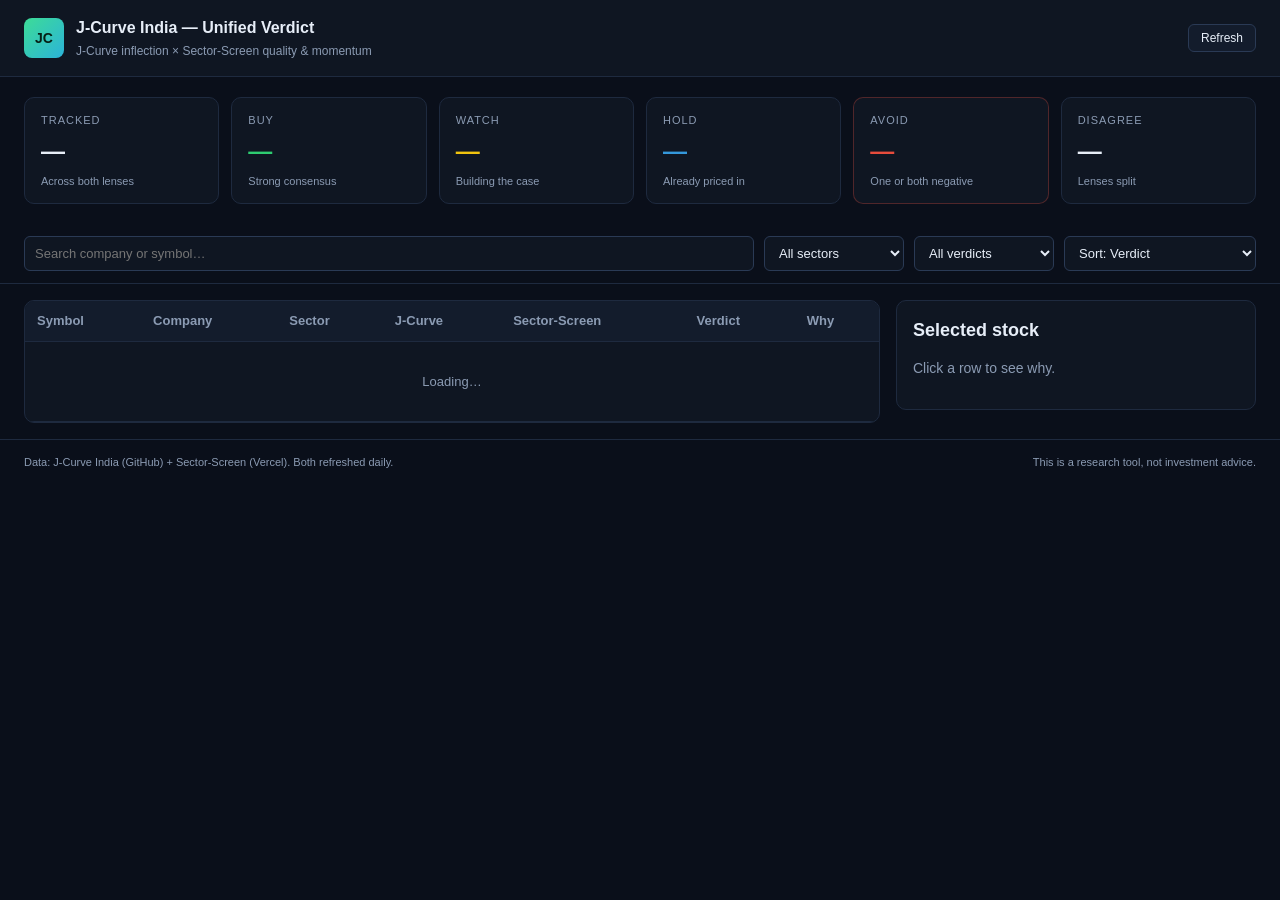
==== unified/index.html @ 02ff6f50 "feat: add unified verdict dashboard (J-Curve + Sector-Screen fusion)" ====
<!doctype html>
<html lang="en">
<head>
  <meta charset="utf-8" />
  <meta name="viewport" content="width=device-width,initial-scale=1" />
  <title>J-Curve India — Unified Verdict</title>
  <link rel="stylesheet" href="styles.css" />
</head>
<body>
  <header class="topbar">
    <div class="brand">
      <div class="logo">JC</div>
      <div>
        <h1>J-Curve India — Unified Verdict</h1>
        <p>J-Curve inflection × Sector-Screen quality & momentum</p>
      </div>
    </div>
    <div class="topbar-actions">
      <span id="asOf" class="muted"></span>
      <button id="refresh">Refresh</button>
    </div>
  </header>

  <section class="counters">
    <div class="card"><div class="lbl">TRACKED</div><div id="cTotal" class="val">—</div><div class="sub">Across both lenses</div></div>
    <div class="card buy"><div class="lbl">BUY</div><div id="cBuy" class="val">—</div><div class="sub">Strong consensus</div></div>
    <div class="card watch"><div class="lbl">WATCH</div><div id="cWatch" class="val">—</div><div class="sub">Building the case</div></div>
    <div class="card hold"><div class="lbl">HOLD</div><div id="cHold" class="val">—</div><div class="sub">Already priced in</div></div>
    <div class="card avoid"><div class="lbl">AVOID</div><div id="cAvoid" class="val">—</div><div class="sub">One or both negative</div></div>
    <div class="card"><div class="lbl">DISAGREE</div><div id="cDis" class="val">—</div><div class="sub">Lenses split</div></div>
  </section>

  <section class="filters">
    <input id="search" placeholder="Search company or symbol…" />
    <select id="sector"><option value="">All sectors</option></select>
    <select id="verdict">
      <option value="">All verdicts</option>
      <option value="BUY">BUY</option>
      <option value="WATCH">WATCH</option>
      <option value="HOLD">HOLD</option>
      <option value="AVOID">AVOID</option>
    </select>
    <select id="sort">
      <option value="verdict">Sort: Verdict</option>
      <option value="jcurve">Sort: J-Curve score</option>
      <option value="sectorScreen">Sort: Sector-Screen score</option>
      <option value="symbol">Sort: Symbol</option>
    </select>
  </section>

  <section class="grid">
    <div class="table-card">
      <table>
        <thead>
          <tr>
            <th>Symbol</th>
            <th>Company</th>
            <th>Sector</th>
            <th>J-Curve</th>
            <th>Sector-Screen</th>
            <th>Verdict</th>
            <th>Why</th>
          </tr>
        </thead>
        <tbody id="rows"></tbody>
      </table>
      <div id="empty" class="empty" hidden>No matches.</div>
    </div>
    <aside class="thesis-card" id="thesis">
      <h3>Selected stock</h3>
      <p class="muted">Click a row to see why.</p>
    </aside>
  </section>

  <footer>
    <span>Data: J-Curve India (GitHub) + Sector-Screen (Vercel). Both refreshed daily.</span>
    <span>This is a research tool, not investment advice.</span>
  </footer>

  <script src="app.js"></script>
</body>
</html>
---- unified/styles.css ----
:root {
  --bg: #0a0f1a;
  --bg-2: #0f1622;
  --bg-3: #131c2c;
  --line: #1e2a3f;
  --line-2: #2a3a55;
  --text: #e7eef8;
  --muted: #8b9bb3;
  --accent: #3ddc97;
  --accent-2: #2bb4d9;
  --buy: #2ecc71;
  --watch: #f1c40f;
  --hold: #3498db;
  --avoid: #e74c3c;
  --dis: #9b59b6;
}
* { box-sizing: border-box; }
html, body {
  margin: 0; padding: 0;
  background: var(--bg);
  color: var(--text);
  font: 14px/1.5 -apple-system, "Segoe UI", Roboto, Inter, sans-serif;
}
.muted { color: var(--muted); }
.topbar {
  display: flex; align-items: center; justify-content: space-between;
  padding: 16px 24px; border-bottom: 1px solid var(--line);
  background: var(--bg-2); position: sticky; top: 0; z-index: 10;
}
.brand { display: flex; gap: 12px; align-items: center; }
.brand .logo {
  width: 40px; height: 40px; border-radius: 8px;
  background: linear-gradient(135deg, var(--accent), var(--accent-2));
  color: #062016; font-weight: 800; display: grid; place-items: center;
}
.brand h1 { margin: 0; font-size: 16px; }
.brand p { margin: 2px 0 0; color: var(--muted); font-size: 12px; }
.topbar-actions { display: flex; gap: 12px; align-items: center; }
button {
  background: var(--bg-3); color: var(--text); border: 1px solid var(--line-2);
  border-radius: 6px; padding: 6px 12px; cursor: pointer; font-size: 12px;
}
button:hover { background: var(--line); }
.counters {
  display: grid; grid-template-columns: repeat(6, minmax(0,1fr));
  gap: 12px; padding: 20px 24px; background: var(--bg);
}
.card {
  background: var(--bg-2); border: 1px solid var(--line);
  border-radius: 10px; padding: 14px 16px;
}
.card .lbl { font-size: 11px; color: var(--muted); letter-spacing: 1px; }
.card .val { font-size: 24px; font-weight: 700; margin: 4px 0; }
.card .sub { font-size: 11px; color: var(--muted); }
.card.buy    .val { color: var(--buy); }
.card.watch  .val { color: var(--watch); }
.card.hold   .val { color: var(--hold); }
.card.avoid  .val { color: var(--avoid); }
.card.avoid  { border-color: rgba(231,76,60,.3); }
.filters {
  display: flex; gap: 10px; padding: 12px 24px;
  background: var(--bg); border-bottom: 1px solid var(--line);
  flex-wrap: wrap;
}
.filters input, .filters select {
  background: var(--bg-2); color: var(--text); border: 1px solid var(--line-2);
  border-radius: 6px; padding: 8px 10px; font-size: 13px; min-width: 140px;
}
.filters input { flex: 1; min-width: 200px; }
.grid {
  display: grid; grid-template-columns: 1fr 360px;
  gap: 16px; padding: 16px 24px;
}
.table-card { background: var(--bg-2); border: 1px solid var(--line); border-radius: 10px; overflow: hidden; }
table { width: 100%; border-collapse: collapse; }
th, td { text-align: left; padding: 10px 12px; border-bottom: 1px solid var(--line); font-size: 13px; vertical-align: top; }
th { background: var(--bg-3); color: var(--muted); font-weight: 600; position: sticky; top: 0; }
tbody tr { cursor: pointer; }
tbody tr:hover { background: var(--bg-3); }
tbody tr.selected { background: rgba(61,220,151,.08); }
.empty { padding: 30px; text-align: center; color: var(--muted); }
.score-pill {
  display: inline-block; min-width: 36px; padding: 2px 8px;
  border-radius: 999px; font-weight: 700; font-size: 12px;
  background: var(--bg-3); border: 1px solid var(--line-2);
}
.score-pill.buy   { background: rgba(46,204,113,.15);  color: var(--buy);   border-color: rgba(46,204,113,.4); }
.score-pill.watch { background: rgba(241,196,15,.15);  color: var(--watch); border-color: rgba(241,196,15,.4); }
.score-pill.hold  { background: rgba(52,152,219,.15);  color: var(--hold);  border-color: rgba(52,152,219,.4); }
.score-pill.avoid { background: rgba(231,76,60,.15);   color: var(--avoid); border-color: rgba(231,76,60,.4); }
.score-pill.dis   { background: rgba(155,89,182,.15);  color: var(--dis);   border-color: rgba(155,89,182,.4); }
.score-pill.none  { background: var(--bg-3); color: var(--muted); }
.stage-badge {
  display: inline-block; padding: 2px 8px; border-radius: 4px;
  font-size: 11px; font-weight: 600; margin-left: 4px;
  background: var(--bg-3); border: 1px solid var(--line-2);
}
.stage-badge.s1 { color: var(--watch); }
.stage-badge.s2 { color: var(--accent); border-color: rgba(61,220,151,.4); background: rgba(61,220,151,.1); }
.stage-badge.s3 { color: var(--hold); }
.thesis-card {
  background: var(--bg-2); border: 1px solid var(--line);
  border-radius: 10px; padding: 16px; align-self: start; position: sticky; top: 80px;
}
.thesis-card h3 { margin: 0 0 4px; font-size: 18px; }
.thesis-card .why { color: var(--muted); font-size: 12px; margin: 6px 0 12px; }
.thesis-card .row { display: flex; justify-content: space-between; padding: 6px 0; border-bottom: 1px solid var(--line); font-size: 13px; }
.thesis-card .row:last-child { border-bottom: 0; }
.thesis-card .row b { color: var(--muted); font-weight: 500; }
.thesis-card .flag { background: rgba(231,76,60,.1); border-left: 3px solid var(--avoid); padding: 8px 10px; margin-top: 10px; border-radius: 4px; font-size: 12px; }
.thesis-card .flag.empty { display: none; }
footer {
  display: flex; justify-content: space-between; padding: 14px 24px;
  border-top: 1px solid var(--line); color: var(--muted); font-size: 11px;
}
@media (max-width: 980px) {
  .counters { grid-template-columns: repeat(3, 1fr); }
  .grid { grid-template-columns: 1fr; }
  .thesis-card { position: static; }
}
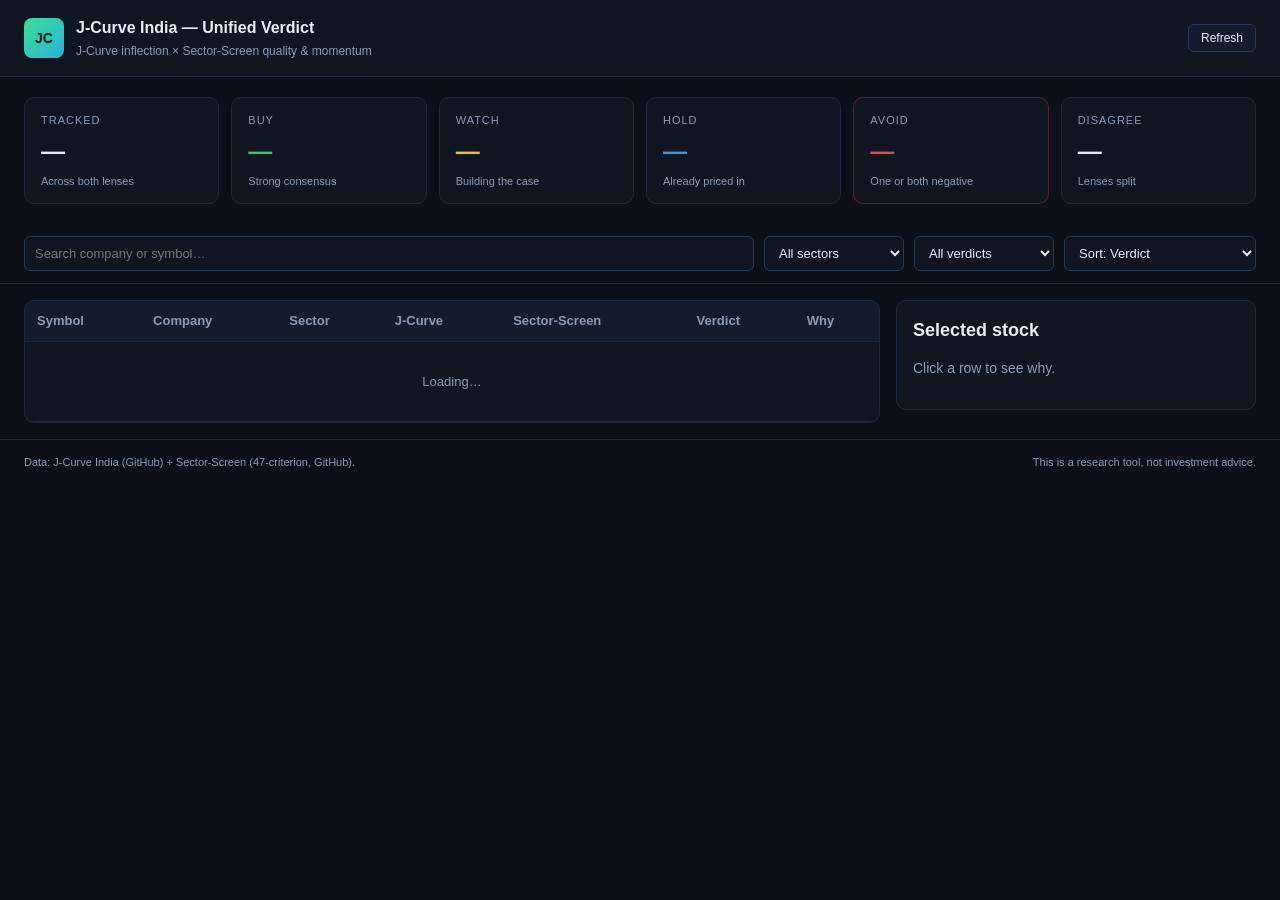
==== commit 922c87a8: "fix(unified): correct data source attribution in footer" ====
--- a/unified/index.html
+++ b/unified/index.html
@@ -27,7 +27,7 @@
     <div class="card watch"><div class="lbl">WATCH</div><div id="cWatch" class="val">—</div><div class="sub">Building the case</div></div>
     <div class="card hold"><div class="lbl">HOLD</div><div id="cHold" class="val">—</div><div class="sub">Already priced in</div></div>
     <div class="card avoid"><div class="lbl">AVOID</div><div id="cAvoid" class="val">—</div><div class="sub">One or both negative</div></div>
-    <div class="card"><div class="lbl">DISAGREE</div><div id="cDis" class="val">—</div><div class="sub">Lenses split</div></div>
+    <div class="card"><div class="lbl">DISAGREE</div><div id="cDis" class="val">—</div><div class="sub" id="asOfSub">Lenses split</div></div>
   </section>
 
   <section class="filters">
@@ -73,7 +73,7 @@
   </section>
 
   <footer>
-    <span>Data: J-Curve India (GitHub) + Sector-Screen (Vercel). Both refreshed daily.</span>
+    <span>Data: J-Curve India (GitHub) + Sector-Screen (47-criterion, GitHub).</span>
     <span>This is a research tool, not investment advice.</span>
   </footer>
 
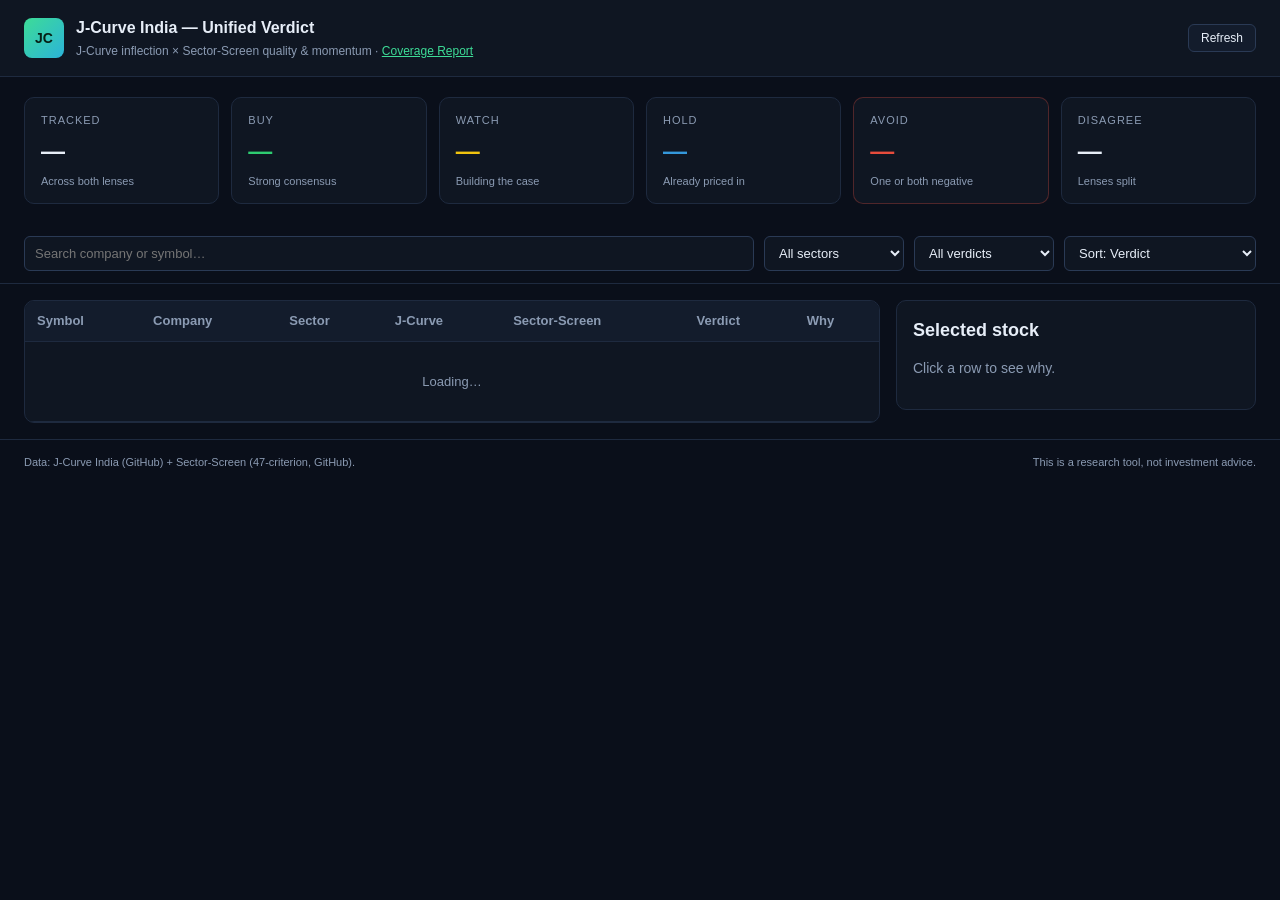
==== commit 11816853: "feat(unified): add Coverage Report page (65 sub-sectors x 165 tickers)" ====
--- a/unified/index.html
+++ b/unified/index.html
@@ -12,7 +12,7 @@
       <div class="logo">JC</div>
       <div>
         <h1>J-Curve India — Unified Verdict</h1>
-        <p>J-Curve inflection × Sector-Screen quality & momentum</p>
+        <p>J-Curve inflection × Sector-Screen quality & momentum · <a href="coverage/" style="color:#3ddc97">Coverage Report</a></p>
       </div>
     </div>
     <div class="topbar-actions">
@@ -80,3 +80,4 @@
   <script src="app.js"></script>
 </body>
 </html>
+<!-- trigger redeploy 2026-09-04 15:15:45 -->
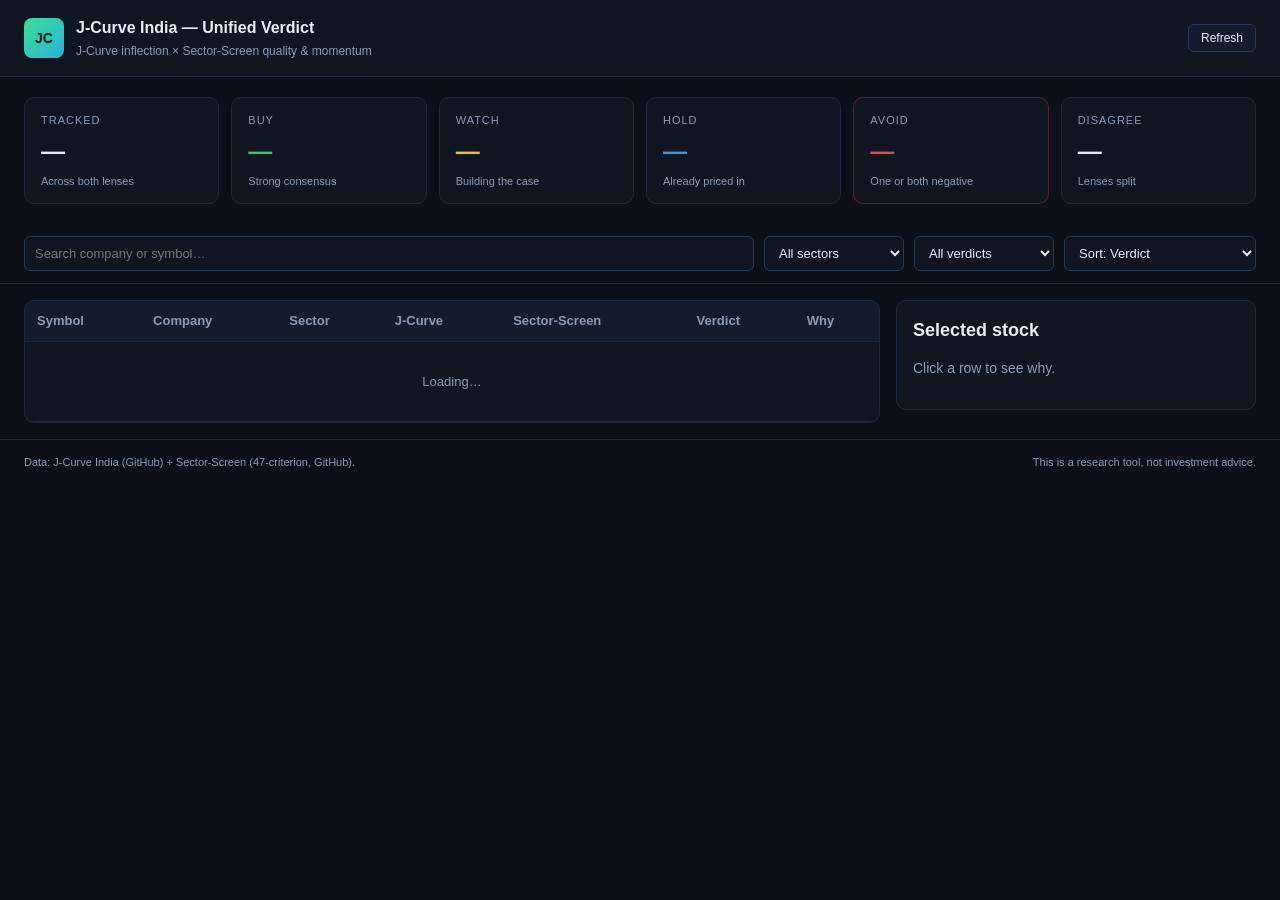
==== commit 6279f99e: "chore(unified): remove Coverage Report per user request" ====
--- a/unified/index.html
+++ b/unified/index.html
@@ -12,7 +12,7 @@
       <div class="logo">JC</div>
       <div>
         <h1>J-Curve India — Unified Verdict</h1>
-        <p>J-Curve inflection × Sector-Screen quality & momentum · <a href="coverage/" style="color:#3ddc97">Coverage Report</a></p>
+        <p>J-Curve inflection × Sector-Screen quality & momentum</p>
       </div>
     </div>
     <div class="topbar-actions">
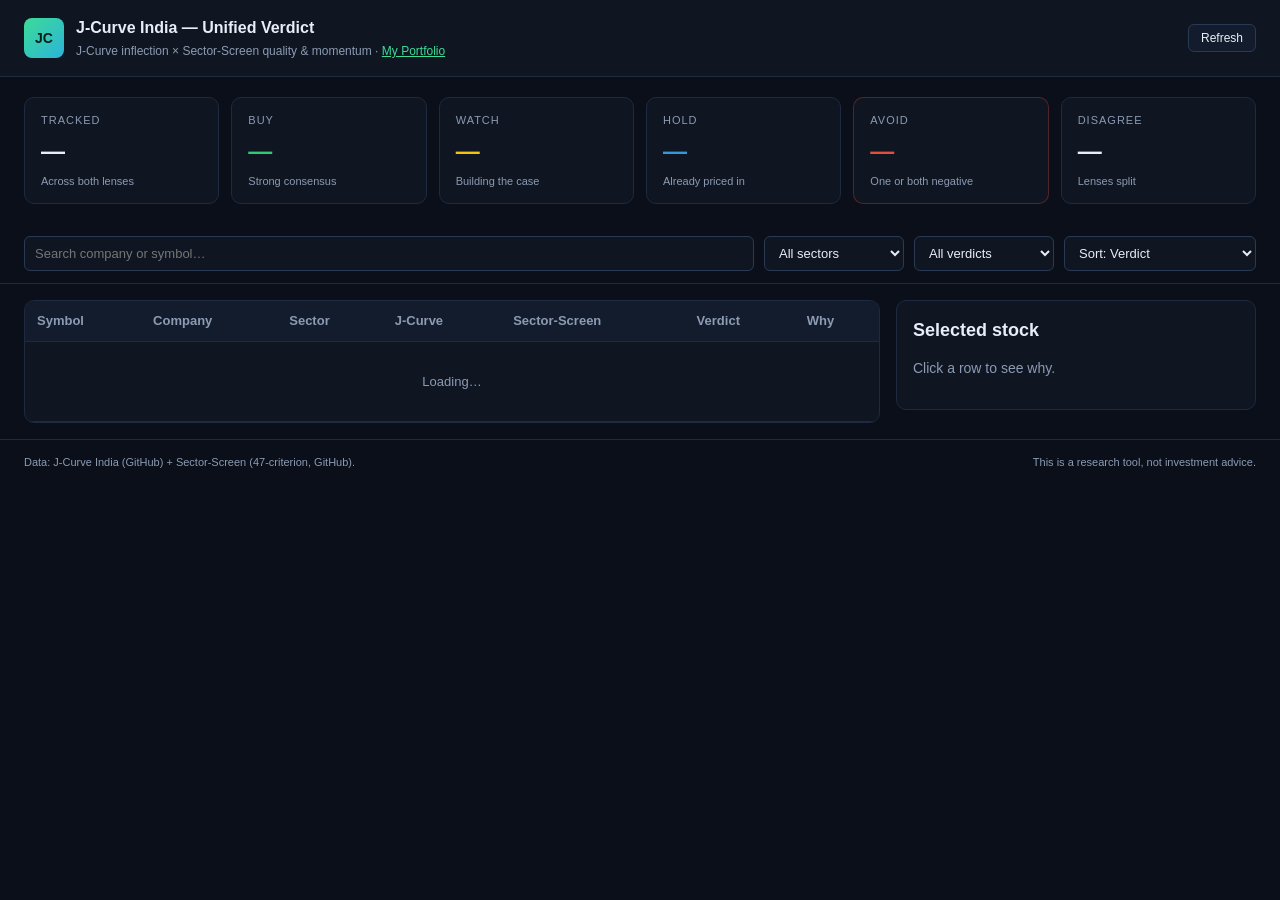
==== commit 5a0eb1d3: "feat(portfolio): add position tracker tab with P&L, sector allocation, J-Curve verdicts" ====
--- a/unified/index.html
+++ b/unified/index.html
@@ -12,7 +12,7 @@
       <div class="logo">JC</div>
       <div>
         <h1>J-Curve India — Unified Verdict</h1>
-        <p>J-Curve inflection × Sector-Screen quality & momentum</p>
+        <p>J-Curve inflection × Sector-Screen quality & momentum · <a href="portfolio/" style="color:#3ddc97">My Portfolio</a></p>
       </div>
     </div>
     <div class="topbar-actions">
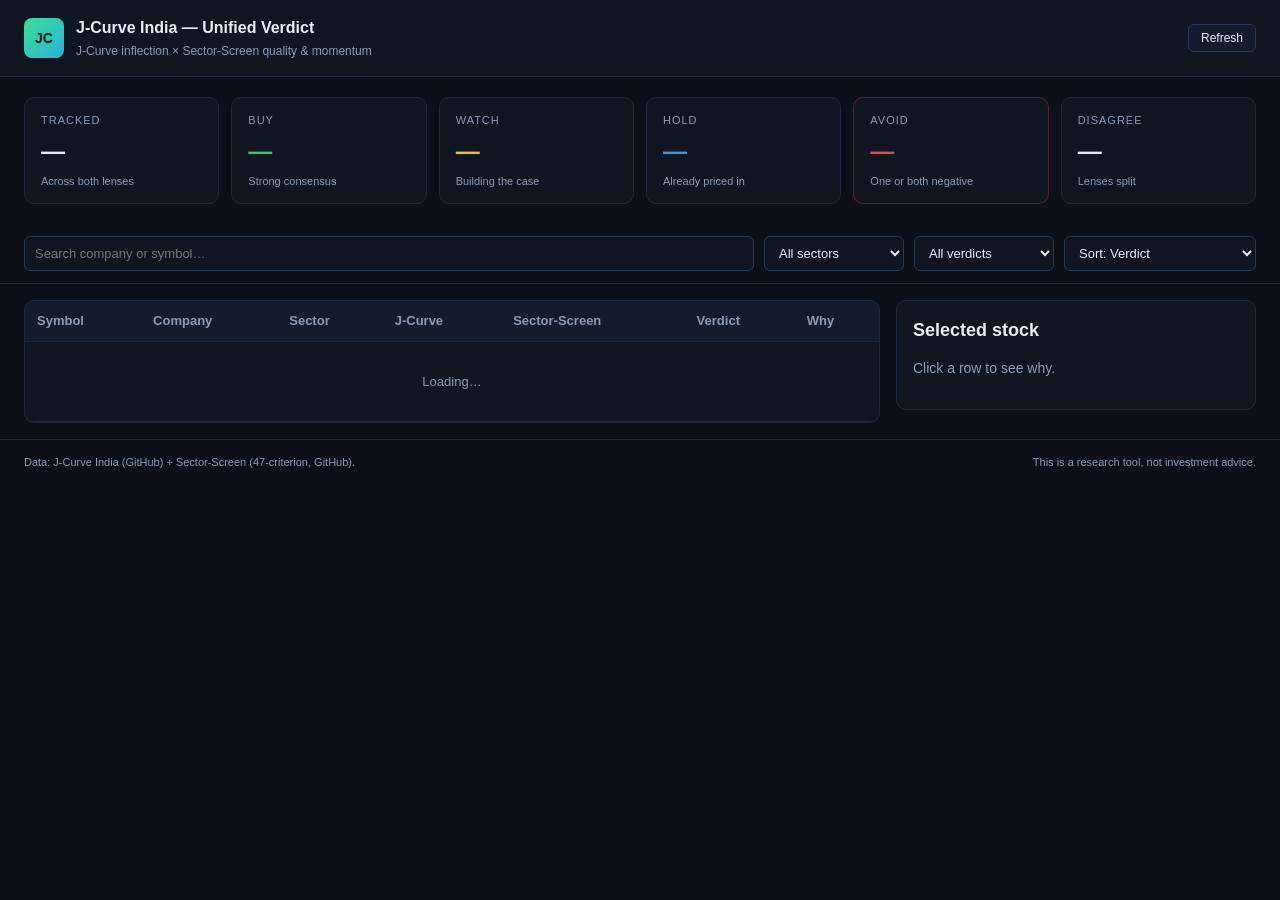
==== commit cdc1dd09: "chore: remove portfolio tracker, restore clean unified page" ====
--- a/unified/index.html
+++ b/unified/index.html
@@ -12,7 +12,7 @@
       <div class="logo">JC</div>
       <div>
         <h1>J-Curve India — Unified Verdict</h1>
-        <p>J-Curve inflection × Sector-Screen quality & momentum · <a href="portfolio/" style="color:#3ddc97">My Portfolio</a></p>
+        <p>J-Curve inflection × Sector-Screen quality & momentum</p>
       </div>
     </div>
     <div class="topbar-actions">
